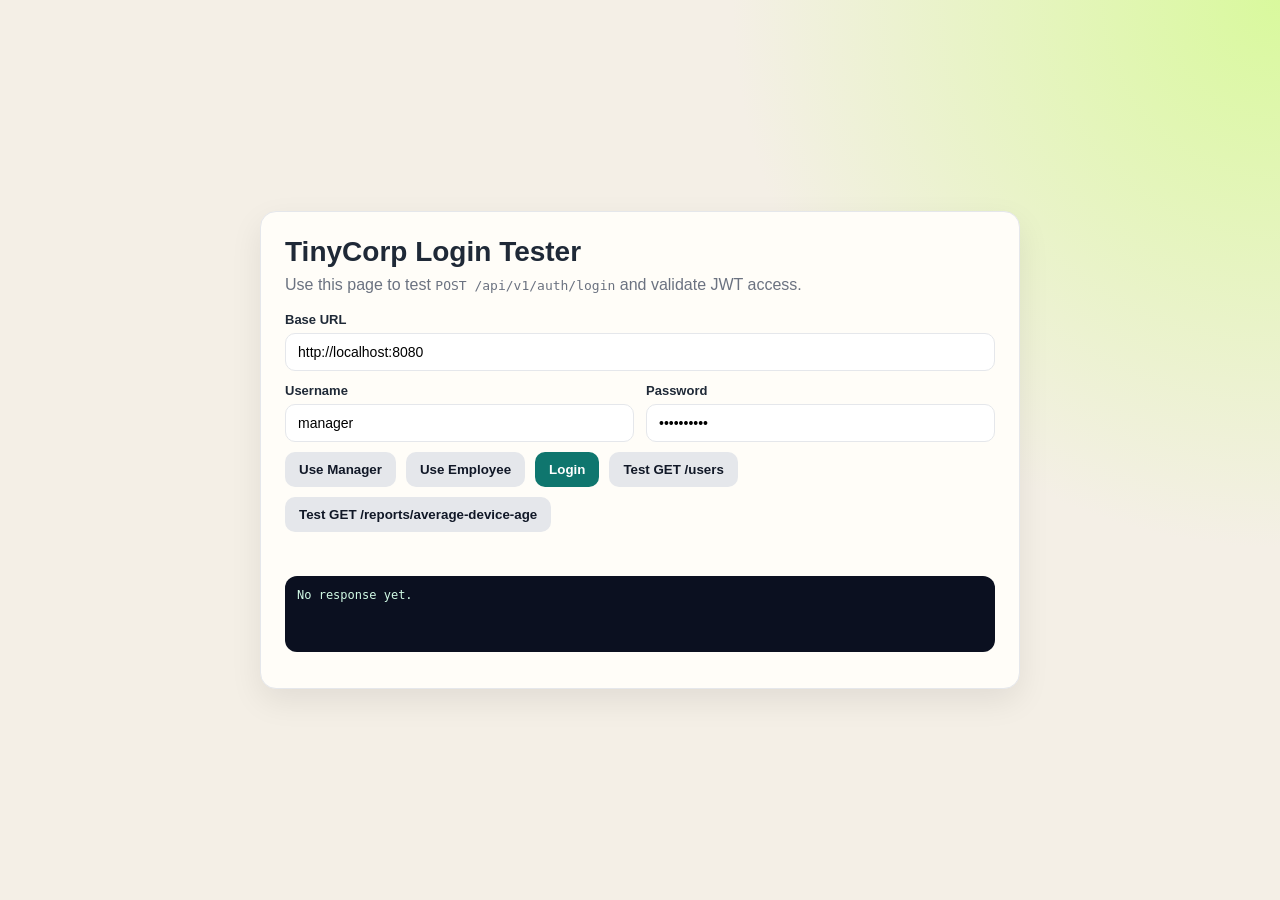
==== src/main/resources/static/index.html @ 502b2faf "Initial Spring Boot laptop tracker implementation" ====
<!doctype html>
<html lang="en">
<head>
  <meta charset="UTF-8" />
  <meta name="viewport" content="width=device-width, initial-scale=1.0" />
  <title>TinyCorp Login Tester</title>
  <style>
    :root {
      --bg: #f4efe6;
      --card: #fffdf8;
      --ink: #1f2937;
      --muted: #6b7280;
      --accent: #0f766e;
      --accent-2: #115e59;
      --danger: #b91c1c;
      --ok: #166534;
      --border: #e5e7eb;
    }
    * { box-sizing: border-box; }
    body {
      margin: 0;
      min-height: 100vh;
      font-family: "Segoe UI", Tahoma, Geneva, Verdana, sans-serif;
      background: radial-gradient(circle at top right, #d9f99d 0%, var(--bg) 35%), var(--bg);
      color: var(--ink);
      display: grid;
      place-items: center;
      padding: 20px;
    }
    .card {
      width: min(760px, 100%);
      background: var(--card);
      border: 1px solid var(--border);
      border-radius: 16px;
      box-shadow: 0 12px 32px rgba(0, 0, 0, 0.08);
      padding: 24px;
    }
    h1 { margin: 0 0 8px; font-size: 28px; }
    p { margin: 0 0 18px; color: var(--muted); }
    .grid {
      display: grid;
      gap: 12px;
      grid-template-columns: 1fr 1fr;
    }
    .full { grid-column: 1 / -1; }
    label { font-size: 13px; font-weight: 600; display: block; margin-bottom: 6px; }
    input {
      width: 100%;
      padding: 10px 12px;
      border: 1px solid var(--border);
      border-radius: 10px;
      font-size: 14px;
      outline: none;
    }
    input:focus { border-color: var(--accent); }
    .actions {
      display: flex;
      flex-wrap: wrap;
      gap: 10px;
      margin-top: 10px;
    }
    button {
      border: 0;
      border-radius: 10px;
      padding: 10px 14px;
      cursor: pointer;
      font-weight: 600;
      background: #e5e7eb;
      color: #111827;
    }
    .primary {
      background: var(--accent);
      color: white;
    }
    .primary:hover { background: var(--accent-2); }
    pre {
      white-space: pre-wrap;
      word-break: break-word;
      background: #0b1020;
      color: #d1fae5;
      border-radius: 12px;
      padding: 12px;
      min-height: 76px;
      margin-top: 10px;
      font-size: 12px;
    }
    .status {
      margin-top: 12px;
      font-weight: 600;
      min-height: 22px;
    }
    .ok { color: var(--ok); }
    .err { color: var(--danger); }
  </style>
</head>
<body>
  <main class="card">
    <h1>TinyCorp Login Tester</h1>
    <p>Use this page to test <code>POST /api/v1/auth/login</code> and validate JWT access.</p>

    <div class="grid">
      <div class="full">
        <label for="baseUrl">Base URL</label>
        <input id="baseUrl" value="http://localhost:8080" />
      </div>

      <div>
        <label for="username">Username</label>
        <input id="username" value="manager" />
      </div>

      <div>
        <label for="password">Password</label>
        <input id="password" type="password" value="manager123" />
      </div>
    </div>

    <div class="actions">
      <button id="managerBtn">Use Manager</button>
      <button id="employeeBtn">Use Employee</button>
      <button id="loginBtn" class="primary">Login</button>
      <button id="usersBtn">Test GET /users</button>
      <button id="reportsBtn">Test GET /reports/average-device-age</button>
    </div>

    <div id="status" class="status"></div>
    <pre id="result">No response yet.</pre>
  </main>

  <script>
    const baseUrlEl = document.getElementById('baseUrl');
    const usernameEl = document.getElementById('username');
    const passwordEl = document.getElementById('password');
    const statusEl = document.getElementById('status');
    const resultEl = document.getElementById('result');

    let token = '';

    function setStatus(message, isError = false) {
      statusEl.textContent = message;
      statusEl.className = `status ${isError ? 'err' : 'ok'}`;
    }

    function showResult(data) {
      resultEl.textContent = typeof data === 'string' ? data : JSON.stringify(data, null, 2);
    }

    function authHeader() {
      return token ? { Authorization: `Bearer ${token}` } : {};
    }

    async function login() {
      setStatus('Logging in...');
      try {
        const response = await fetch(`${baseUrlEl.value}/api/v1/auth/login`, {
          method: 'POST',
          headers: { 'Content-Type': 'application/json' },
          body: JSON.stringify({ username: usernameEl.value, password: passwordEl.value })
        });

        const data = await response.json();
        showResult(data);

        if (!response.ok) {
          setStatus(`Login failed (${response.status})`, true);
          return;
        }

        token = data.token || '';
        setStatus('Login successful. Token saved in memory.');
      } catch (error) {
        setStatus(`Request failed: ${error.message}`, true);
      }
    }

    async function getUsers() {
      setStatus('Calling /api/v1/users...');
      try {
        const response = await fetch(`${baseUrlEl.value}/api/v1/users`, {
          headers: { ...authHeader() }
        });
        const data = await response.json();
        showResult(data);
        setStatus(response.ok ? 'Users fetched.' : `Users call failed (${response.status})`, !response.ok);
      } catch (error) {
        setStatus(`Request failed: ${error.message}`, true);
      }
    }

    async function getReport() {
      setStatus('Calling /api/v1/reports/average-device-age...');
      try {
        const response = await fetch(`${baseUrlEl.value}/api/v1/reports/average-device-age`, {
          headers: { ...authHeader() }
        });
        const data = await response.json();
        showResult(data);
        setStatus(response.ok ? 'Report fetched.' : `Report call failed (${response.status})`, !response.ok);
      } catch (error) {
        setStatus(`Request failed: ${error.message}`, true);
      }
    }

    document.getElementById('managerBtn').addEventListener('click', () => {
      usernameEl.value = 'manager';
      passwordEl.value = 'manager123';
      setStatus('Manager credentials loaded.');
    });

    document.getElementById('employeeBtn').addEventListener('click', () => {
      usernameEl.value = 'employee';
      passwordEl.value = 'employee123';
      setStatus('Employee credentials loaded.');
    });

    document.getElementById('loginBtn').addEventListener('click', login);
    document.getElementById('usersBtn').addEventListener('click', getUsers);
    document.getElementById('reportsBtn').addEventListener('click', getReport);
  </script>
</body>
</html>
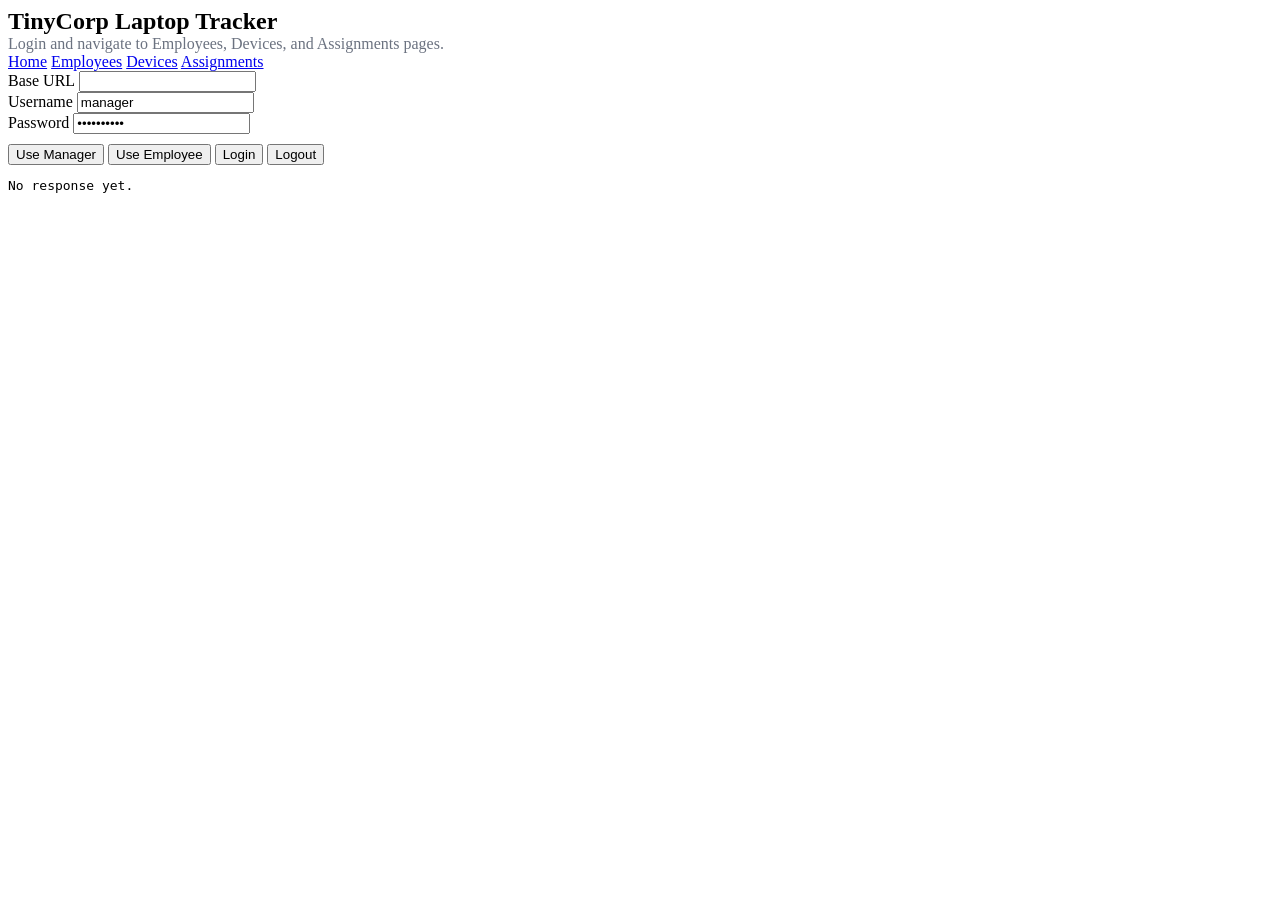
==== commit 2f99c822: "Added UI pages" ====
--- a/src/main/resources/static/index.html
+++ b/src/main/resources/static/index.html
@@ -3,219 +3,88 @@
 <head>
   <meta charset="UTF-8" />
   <meta name="viewport" content="width=device-width, initial-scale=1.0" />
-  <title>TinyCorp Login Tester</title>
-  <style>
-    :root {
-      --bg: #f4efe6;
-      --card: #fffdf8;
-      --ink: #1f2937;
-      --muted: #6b7280;
-      --accent: #0f766e;
-      --accent-2: #115e59;
-      --danger: #b91c1c;
-      --ok: #166534;
-      --border: #e5e7eb;
-    }
-    * { box-sizing: border-box; }
-    body {
-      margin: 0;
-      min-height: 100vh;
-      font-family: "Segoe UI", Tahoma, Geneva, Verdana, sans-serif;
-      background: radial-gradient(circle at top right, #d9f99d 0%, var(--bg) 35%), var(--bg);
-      color: var(--ink);
-      display: grid;
-      place-items: center;
-      padding: 20px;
-    }
-    .card {
-      width: min(760px, 100%);
-      background: var(--card);
-      border: 1px solid var(--border);
-      border-radius: 16px;
-      box-shadow: 0 12px 32px rgba(0, 0, 0, 0.08);
-      padding: 24px;
-    }
-    h1 { margin: 0 0 8px; font-size: 28px; }
-    p { margin: 0 0 18px; color: var(--muted); }
-    .grid {
-      display: grid;
-      gap: 12px;
-      grid-template-columns: 1fr 1fr;
-    }
-    .full { grid-column: 1 / -1; }
-    label { font-size: 13px; font-weight: 600; display: block; margin-bottom: 6px; }
-    input {
-      width: 100%;
-      padding: 10px 12px;
-      border: 1px solid var(--border);
-      border-radius: 10px;
-      font-size: 14px;
-      outline: none;
-    }
-    input:focus { border-color: var(--accent); }
-    .actions {
-      display: flex;
-      flex-wrap: wrap;
-      gap: 10px;
-      margin-top: 10px;
-    }
-    button {
-      border: 0;
-      border-radius: 10px;
-      padding: 10px 14px;
-      cursor: pointer;
-      font-weight: 600;
-      background: #e5e7eb;
-      color: #111827;
-    }
-    .primary {
-      background: var(--accent);
-      color: white;
-    }
-    .primary:hover { background: var(--accent-2); }
-    pre {
-      white-space: pre-wrap;
-      word-break: break-word;
-      background: #0b1020;
-      color: #d1fae5;
-      border-radius: 12px;
-      padding: 12px;
-      min-height: 76px;
-      margin-top: 10px;
-      font-size: 12px;
-    }
-    .status {
-      margin-top: 12px;
-      font-weight: 600;
-      min-height: 22px;
-    }
-    .ok { color: var(--ok); }
-    .err { color: var(--danger); }
-  </style>
+  <title>TinyCorp Tracker UI</title>
+  <link rel="stylesheet" href="/styles.css" />
 </head>
 <body>
-  <main class="card">
-    <h1>TinyCorp Login Tester</h1>
-    <p>Use this page to test <code>POST /api/v1/auth/login</code> and validate JWT access.</p>
+<div class="container">
+  <div class="card">
+    <div class="header">
+      <div>
+        <h2 style="margin:0;">TinyCorp Laptop Tracker</h2>
+        <div style="color:#6b7280;">Login and navigate to Employees, Devices, and Assignments pages.</div>
+      </div>
+      <div class="nav">
+        <a href="/index.html" class="active">Home</a>
+        <a href="/employees.html">Employees</a>
+        <a href="/devices.html">Devices</a>
+        <a href="/assignments.html">Assignments</a>
+      </div>
+    </div>
 
-    <div class="grid">
-      <div class="full">
-        <label for="baseUrl">Base URL</label>
-        <input id="baseUrl" value="http://localhost:8080" />
+    <div class="row">
+      <div class="field">
+        <label>Base URL</label>
+        <input id="baseUrl" />
       </div>
-
-      <div>
-        <label for="username">Username</label>
+      <div class="field">
+        <label>Username</label>
         <input id="username" value="manager" />
       </div>
-
-      <div>
-        <label for="password">Password</label>
+      <div class="field">
+        <label>Password</label>
         <input id="password" type="password" value="manager123" />
       </div>
     </div>
 
-    <div class="actions">
+    <div class="row" style="margin-top:10px;">
       <button id="managerBtn">Use Manager</button>
       <button id="employeeBtn">Use Employee</button>
       <button id="loginBtn" class="primary">Login</button>
-      <button id="usersBtn">Test GET /users</button>
-      <button id="reportsBtn">Test GET /reports/average-device-age</button>
+      <button id="logoutBtn" class="danger">Logout</button>
     </div>
 
     <div id="status" class="status"></div>
     <pre id="result">No response yet.</pre>
-  </main>
+  </div>
+</div>
 
-  <script>
-    const baseUrlEl = document.getElementById('baseUrl');
-    const usernameEl = document.getElementById('username');
-    const passwordEl = document.getElementById('password');
-    const statusEl = document.getElementById('status');
-    const resultEl = document.getElementById('result');
+<script src="/app.js"></script>
+<script>
+  const baseUrlEl = document.getElementById("baseUrl");
+  const usernameEl = document.getElementById("username");
+  const passwordEl = document.getElementById("password");
+  baseUrlEl.value = App.getBaseUrl();
 
-    let token = '';
+  async function login() {
+    try {
+      App.setBaseUrl(baseUrlEl.value.trim());
+      const payload = await App.request("/api/v1/auth/login", "POST", {
+        username: usernameEl.value.trim(),
+        password: passwordEl.value
+      }, false);
+      App.setToken(payload.token);
+      App.showJson("result", payload);
+      App.setStatus("status", "Login successful. Token saved in local storage.", false);
+    } catch (e) {
+      App.setStatus("status", e.message, true);
+    }
+  }
 
-    function setStatus(message, isError = false) {
-      statusEl.textContent = message;
-      statusEl.className = `status ${isError ? 'err' : 'ok'}`;
-    }
-
-    function showResult(data) {
-      resultEl.textContent = typeof data === 'string' ? data : JSON.stringify(data, null, 2);
-    }
-
-    function authHeader() {
-      return token ? { Authorization: `Bearer ${token}` } : {};
-    }
-
-    async function login() {
-      setStatus('Logging in...');
-      try {
-        const response = await fetch(`${baseUrlEl.value}/api/v1/auth/login`, {
-          method: 'POST',
-          headers: { 'Content-Type': 'application/json' },
-          body: JSON.stringify({ username: usernameEl.value, password: passwordEl.value })
-        });
-
-        const data = await response.json();
-        showResult(data);
-
-        if (!response.ok) {
-          setStatus(`Login failed (${response.status})`, true);
-          return;
-        }
-
-        token = data.token || '';
-        setStatus('Login successful. Token saved in memory.');
-      } catch (error) {
-        setStatus(`Request failed: ${error.message}`, true);
-      }
-    }
-
-    async function getUsers() {
-      setStatus('Calling /api/v1/users...');
-      try {
-        const response = await fetch(`${baseUrlEl.value}/api/v1/users`, {
-          headers: { ...authHeader() }
-        });
-        const data = await response.json();
-        showResult(data);
-        setStatus(response.ok ? 'Users fetched.' : `Users call failed (${response.status})`, !response.ok);
-      } catch (error) {
-        setStatus(`Request failed: ${error.message}`, true);
-      }
-    }
-
-    async function getReport() {
-      setStatus('Calling /api/v1/reports/average-device-age...');
-      try {
-        const response = await fetch(`${baseUrlEl.value}/api/v1/reports/average-device-age`, {
-          headers: { ...authHeader() }
-        });
-        const data = await response.json();
-        showResult(data);
-        setStatus(response.ok ? 'Report fetched.' : `Report call failed (${response.status})`, !response.ok);
-      } catch (error) {
-        setStatus(`Request failed: ${error.message}`, true);
-      }
-    }
-
-    document.getElementById('managerBtn').addEventListener('click', () => {
-      usernameEl.value = 'manager';
-      passwordEl.value = 'manager123';
-      setStatus('Manager credentials loaded.');
-    });
-
-    document.getElementById('employeeBtn').addEventListener('click', () => {
-      usernameEl.value = 'employee';
-      passwordEl.value = 'employee123';
-      setStatus('Employee credentials loaded.');
-    });
-
-    document.getElementById('loginBtn').addEventListener('click', login);
-    document.getElementById('usersBtn').addEventListener('click', getUsers);
-    document.getElementById('reportsBtn').addEventListener('click', getReport);
-  </script>
+  document.getElementById("managerBtn").onclick = () => {
+    usernameEl.value = "manager";
+    passwordEl.value = "manager123";
+  };
+  document.getElementById("employeeBtn").onclick = () => {
+    usernameEl.value = "employee";
+    passwordEl.value = "employee123";
+  };
+  document.getElementById("loginBtn").onclick = login;
+  document.getElementById("logoutBtn").onclick = () => {
+    App.clearToken();
+    App.setStatus("status", "Token removed.", false);
+    App.showJson("result", { token: "" });
+  };
+</script>
 </body>
 </html>
